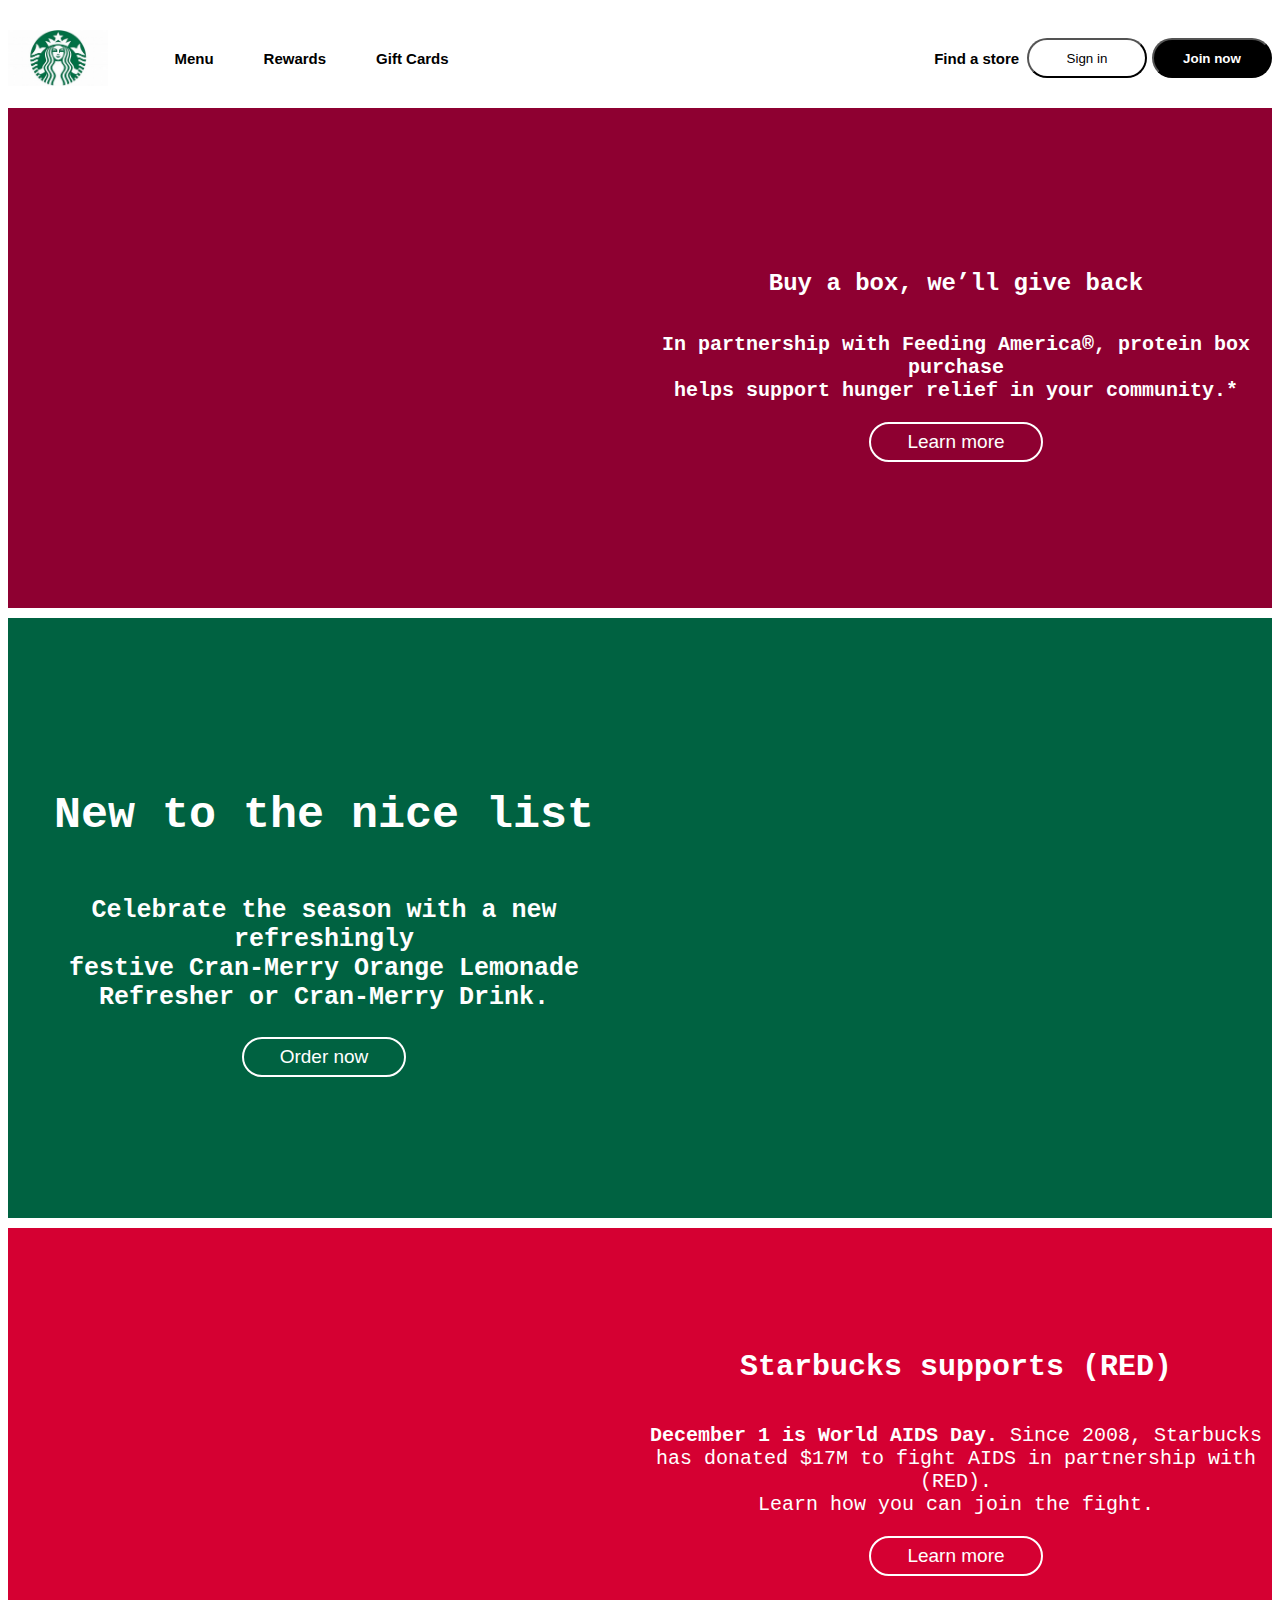
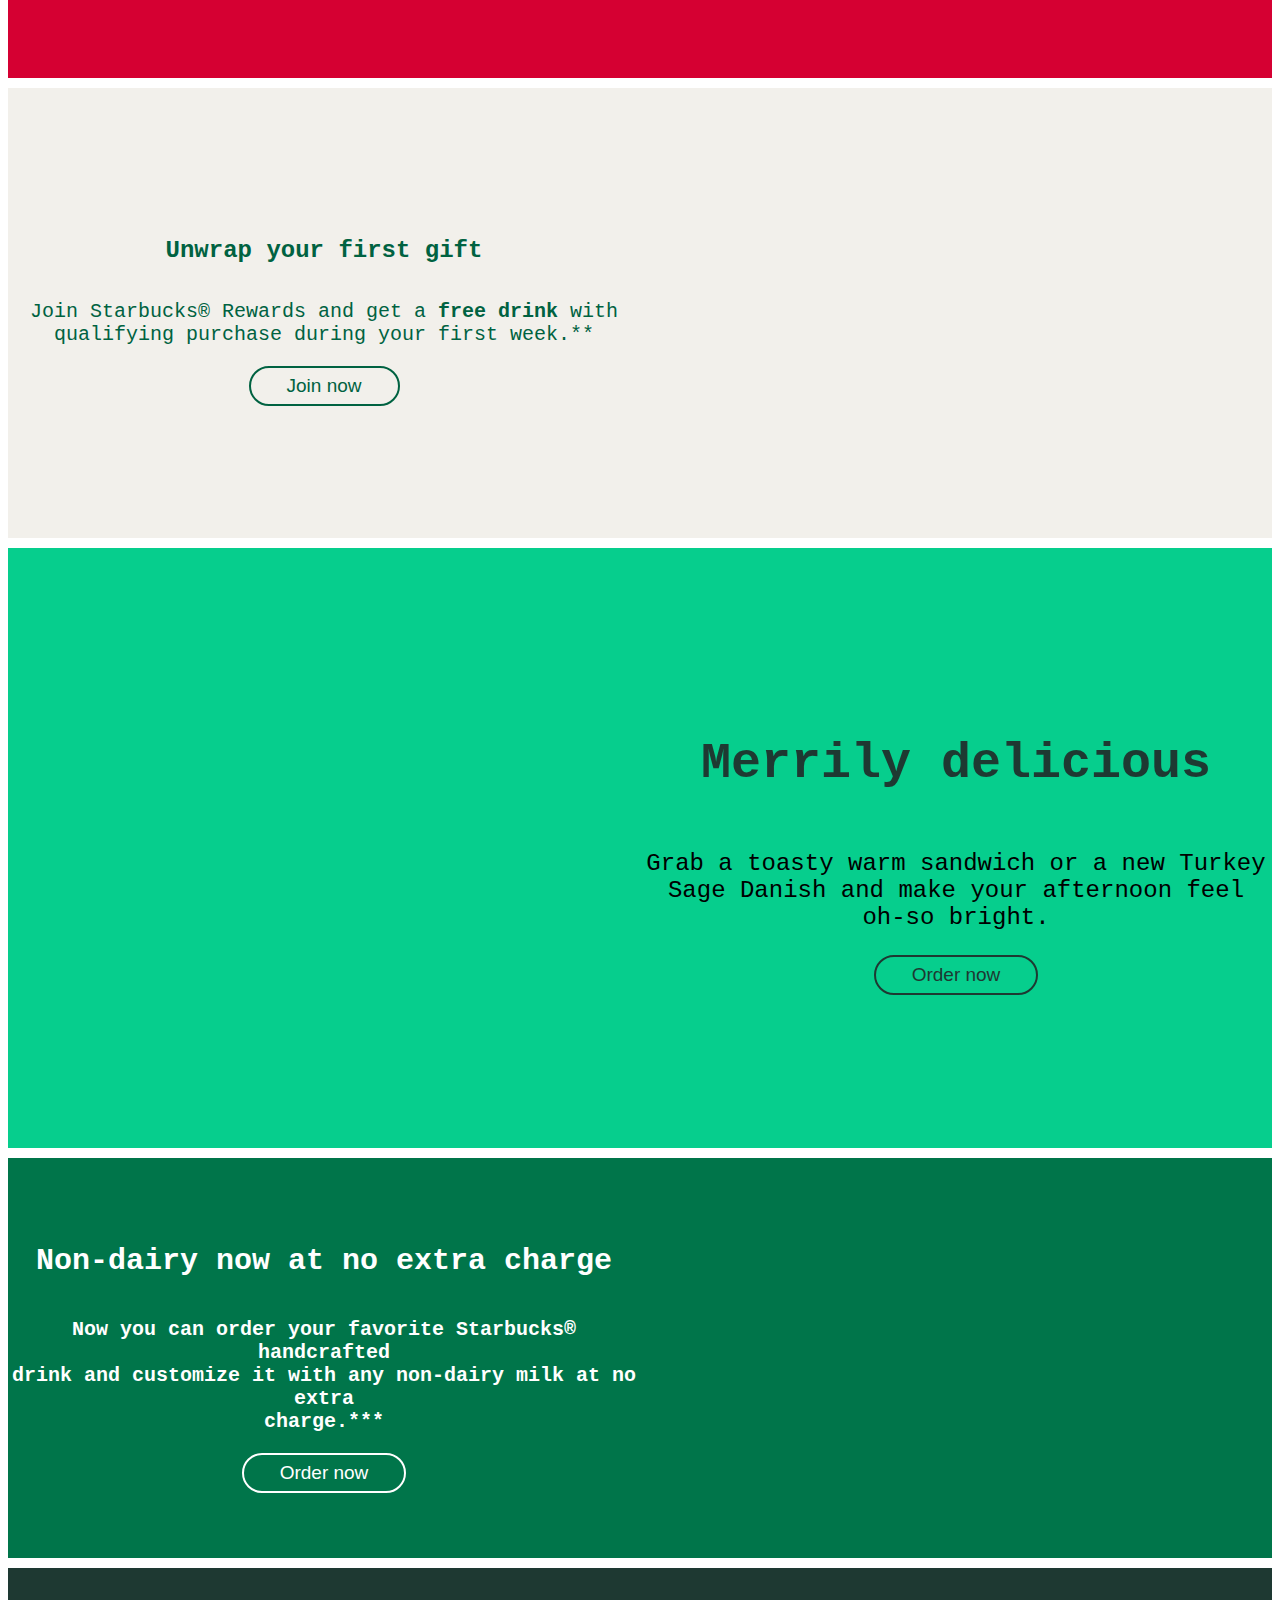
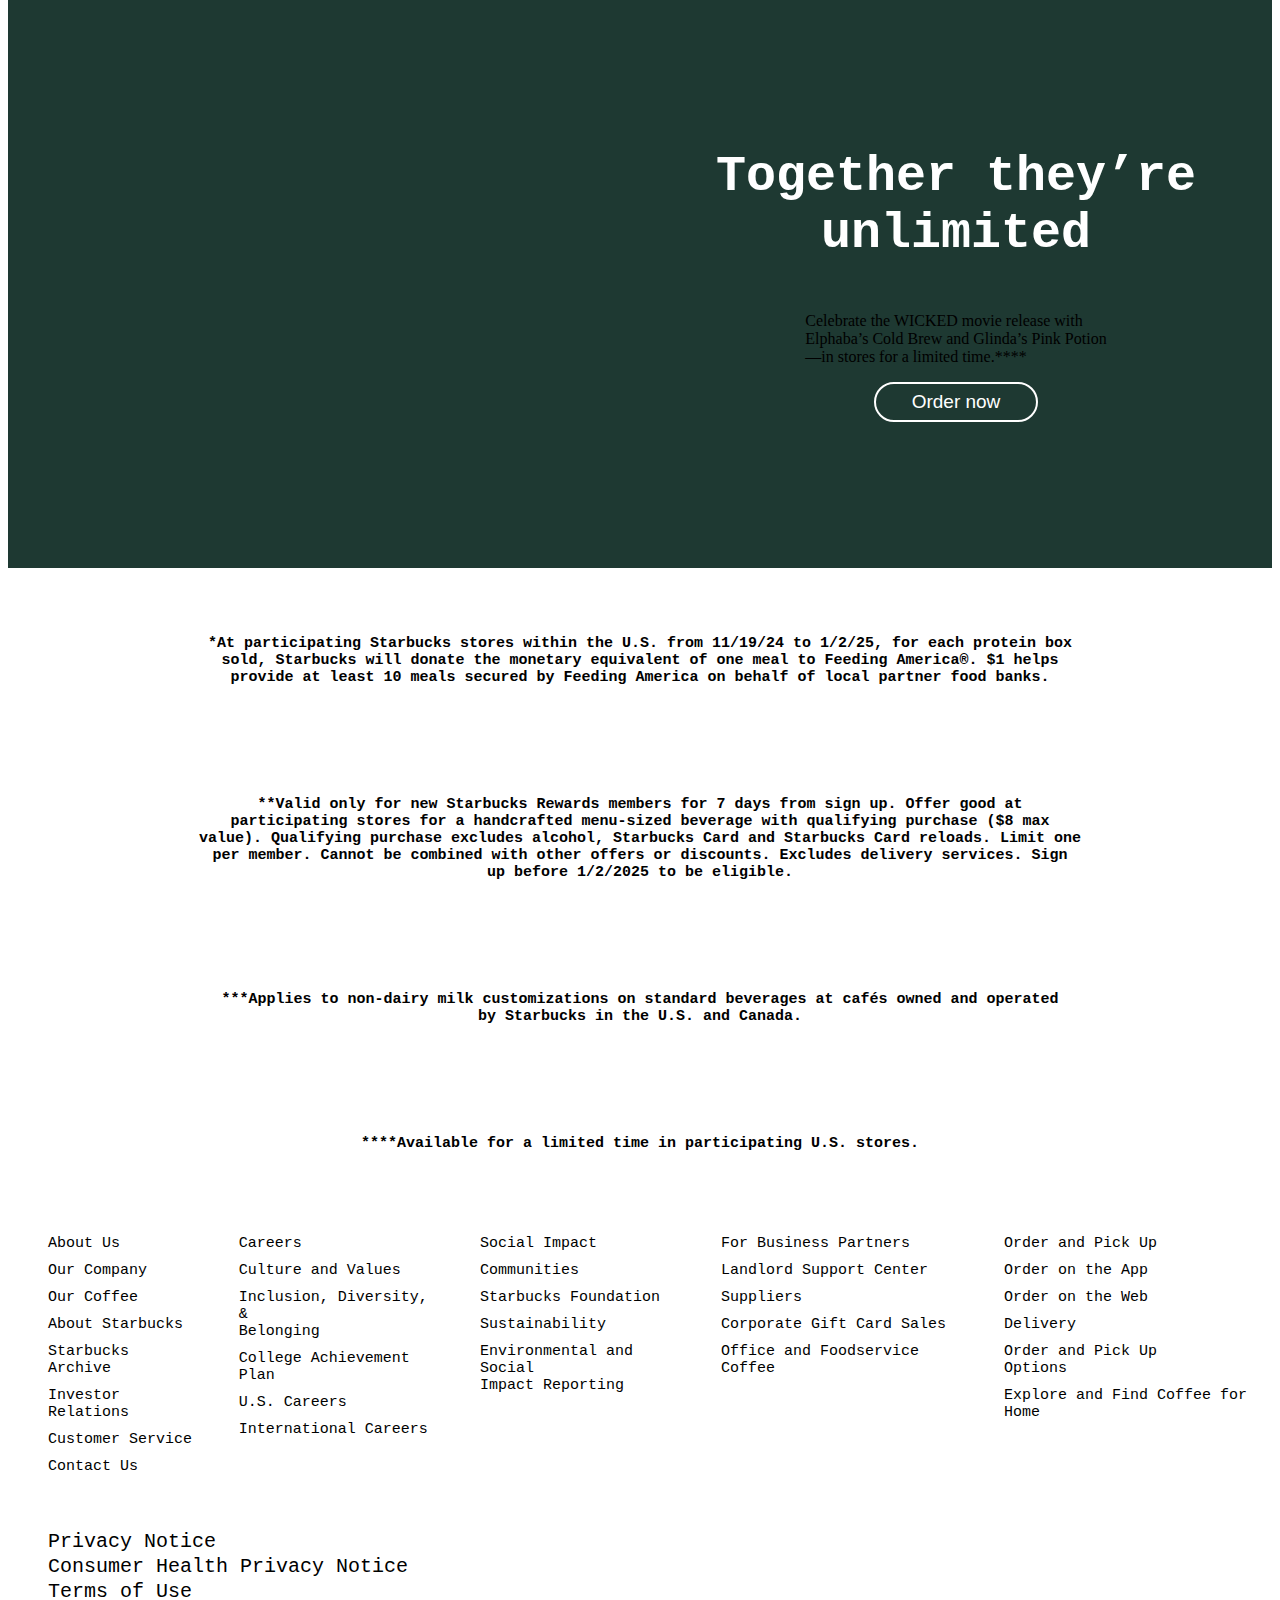
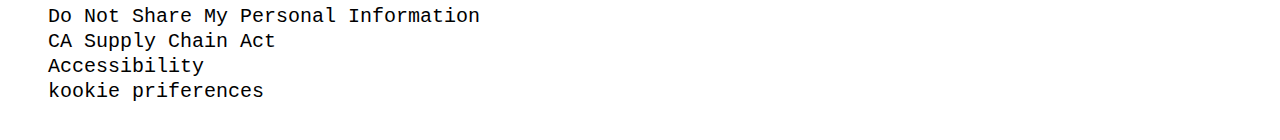
==== index.html @ 1403d286 "index.html" ====
<!DOCTYPE html>
<html lang="en">
<head>
    <meta charset="UTF-8">
    <meta name="viewport" content="width=device-width, initial-scale=1.0">
    <title>Document</title>
    <link href="style.css" type="text/css" rel="stylesheet">
    <link rel="stylesheet" href="https://cdnjs.cloudflare.com/ajax/libs/font-awesome/6.7.1/css/all.min.css" integrity="sha512-5Hs3dF2AEPkpNAR7UiOHba+lRSJNeM2ECkwxUIxC1Q/FLycGTbNapWXB4tP889k5T5Ju8fs4b1P5z/iB4nMfSQ==" crossorigin="anonymous" referrerpolicy="no-referrer" />
</head>
<body>
    <nav class="head">
        <div  class="headl" >
            <div class="logodiv" > 
                <img  class="logo" src="th.jpg" alt="">

            </div>
            <div class="list" >
                <ul class="menuul">
                    <li>Menu</li>
                    <li>Rewards </li>
                    <li>Gift Cards</li>
                </ul>

            </div>


        </div>
        <div class="hedright">
            <div class="hedrightleft" >
                <li>
                <i   class="fa-solid fa-location-dot"></i>
                </li>
                <li>Find a store</li>
                                            

            </div>
            <div class="hedrightright" >
                <button class="signin" >Sign in</button>
                <button class="joinnow" >Join now </button>

            </div>
        </div>

    </nav>
    <div class="body1" >
        <div  class="body1left" >
            
        </div>
        <div class="body1right">
            <div class=" p1text" >
                <h1 class="p1h1" > Buy a box, we’ll give back

                </h1>
                <p class="p1p2" > In partnership with Feeding America®, protein box purchase  <br> helps support hunger relief in your community.*</p>
                <button class="p1button">
                    Learn more
                </button>
            </div>

        </div>
    </div>
    <div class="body2">
        <div class="body2left">

            
                <h1 class="p2h1">  New to the nice list  </h1>
                <p class="p2h2" >Celebrate the season with a new refreshingly <br> festive Cran-Merry Orange Lemonade <br> Refresher or Cran-Merry Drink. </p>
            
            <button class="p2button"> Order now </button>

        </div>
        <div class="body2right">

        </div>



    </div>
    <div class="body3">
        <div class="body3left" >

        </div>
        <div class="body3right" >
            <h1 class="p3h1">
                Starbucks supports (RED)
            </h1>
            <p class="p3h2">
              <b>  December 1 is World AIDS Day.</b> Since 2008, Starbucks <br> has donated $17M to fight AIDS in partnership with (RED). <br> Learn how you can join the fight.
            </p>
            <button class="p3button"> Learn more </button>


        </div>


    </div>
    <div class="body4">
        <div class="body4left" >
            <h1 class="p4h1"> Unwrap your first gift </h1>
            <p class="p4h2">
                Join Starbucks® Rewards and get a <b> free drink </b> with <br> qualifying purchase during your first week.**
            </p>
            <button class="p4button">Join now</button>

        </div>
        <div class="bodypartright">

        </div>

    </div>
    <div class="body5">
        <div class="body5left">

        </div>
        <div class="body5right" >
            <h1 class="p5h1">Merrily delicious</h1>
            <p class="p5h2">Grab a toasty warm sandwich or a new Turkey <br> Sage Danish and make your afternoon feel <br> oh-so bright.</p>
            <button class="p5button">Order now</button>

        </div>
       

        </div>

    
    </div>
    <div  class="body6">
        <div class="body6left">
            <h1 class="p6h1">Non-dairy now at no extra charge </h1>
            <p class="p6h2">Now you can order your favorite Starbucks® handcrafted <br> drink and customize it with any non-dairy milk at no extra <br> charge.***</p>
             <button class="p6button">Order now</button>
        </div>
        <div class="body6right">

        </div>

    </div>
    <div class="body7">
        <div class="body7left">

        </div>
        <div class="body7right">
            <h1 class="p7h1">Together they’re <br> unlimited </h1>
            <p class="p7h2">Celebrate the WICKED movie release with <br> Elphaba’s Cold Brew and Glinda’s Pink Potion <br> —in stores for a limited time.**** </p>
             <button class="p7buttun">Order now </button>
        </div>


    </div>
    <div class="footer1">
        <p class="f1p1"> *At participating Starbucks stores within the U.S. from 11/19/24 to 1/2/25, for each protein box <br> sold, Starbucks will donate the monetary equivalent of one meal to Feeding America®. $1 helps <br> provide at least 10 meals secured by Feeding America on behalf of local partner food banks.</p>
        <p class="f1p2">**Valid only for new Starbucks Rewards members for 7 days from sign up. Offer good at <br> participating stores for a handcrafted menu-sized beverage with qualifying purchase ($8 max <br> value). Qualifying purchase excludes alcohol, Starbucks Card and Starbucks Card reloads. Limit one <br> per member. Cannot be combined with other offers or discounts. Excludes delivery services. Sign <br> up before 1/2/2025 to be eligible. </p>
        <p class="f1p3">***Applies to non-dairy milk customizations on standard beverages at cafés owned and operated <br> by Starbucks in the U.S. and Canada.</p>
        <p class="f1p4">****Available for a limited time in participating U.S. stores.</p>
    </div>
    <div class="footer2">
        <ul class="f2l1">
            <li><b>About Us</b></li>
            <li>Our Company</li>
            <li>Our Coffee</li>
            <li>About Starbucks</li>
            <li>Starbucks Archive</li>
            <li>Investor Relations</li>
            <li>Customer Service</li>
            <li>Contact Us</li>
        </ul>
        <ul class="f2l2">
            <li><b>Careers</b></li>
            <li>Culture and Values</li>
            <li>Inclusion, Diversity, & <br> Belonging</li>
            <li>College Achievement Plan</li>
            <li>U.S. Careers</li>
            <li>International Careers</li>



        </ul>
        <ul class="f2l3">
            <li><b>Social Impact</b></li>
            <li>Communities</li>
            <li>Starbucks Foundation</li>
            <li>Sustainability</li>
            <li>Environmental and Social <br> Impact Reporting</li>
        </ul>
        <ul class="f2l4">
            <li><b>For Business Partners</b></li>
            <li>Landlord Support Center</li>
            <li>Suppliers</li>
            <li>Corporate Gift Card Sales</li>
            <li>Office and Foodservice Coffee</li>
        </ul>
        <ul class="f2l5">
            <li><b>Order and Pick Up</b></li>
            <li>Order on the App</li>
            <li>Order on the Web</li>
            <li>Delivery</li>
            <li>Order and Pick Up <br>  Options</li>
            <li>Explore and Find Coffee for Home</li>

        </ul>
        
    </div>
    <div class="footer3">
        <i class="fa-brands fa-spotify"></i>


        <i class="fa-brands fa-facebook"></i>
        <i class="fa-brands fa-pinterest"></i>
        <i class="fa-brands fa-instagram"></i>
        <i class="fa-brands fa-youtube"></i>
        <i class="fa-brands fa-x-twitter"></i>

        
    </div>
    <div class="footer4">
        <ul class="f4">
            <li>Privacy Notice</li>
            <li>Consumer Health Privacy Notice</li>
            <li>Terms of Use</li>
            <li>Do Not Share My Personal Information</li>
            <li>CA Supply Chain Act</li>
            <li>Accessibility</li>
            <li>kookie priferences</li>
        </ul>
    </div>
    



    
    
</body>
</html>
---- style.css ----
.head{
    width:100%;
    height: 100px;
    background-color: #ffff;
    margin:0px;
    border-bottom: 10px;
    border-color: rgb(253, 251, 251);
    display:flex;
}
.headl{
    width: 50%;
    height: 100%;
    background-color: #ffff(181, 32, 32);
    display: flex;
    
}
.logodiv{

    width: 20%;
    height: 100%;
    
    display: flex;
     align-items: center;
}
.logo{
    
    width: 100px;
}
.list{
    height: 100%;
    display: flex;
    align-items: center;
    justify-content: center;

}
.menuul{
    
    display: flex;
    align-items: center;
    justify-content: center;
    gap: 50px;
    list-style: none;
    font-family: SoDoSans,Helvetica;
    font-size: 15px;
    
    font-weight: bold;
    
}
.hedright{
    width: 50%;
    height: 100%;
    background-color: aliceblue;
    display: flex;

}
.hedrightleft{
    width: 60%;
    height: 100%;
    background-color:#ffff;
    font-size: 40px;
    display: flex;
    justify-content: end;
    align-items: center;
    list-style: none;
    font-family: SoDoSans,Helvetica;
    font-size: 15px;

    font-weight: bold;
    gap: 5px;
}
.hedrightright{
    width: 40%;
    background-color: #ffff;
    height: 100%;  display: flex;
    justify-content: end;
    align-items: center;
    gap: 5px;
    

}
.signin{
    background-color: #ffff;
    width: 120px;
    height: 40px;
    border-radius: 20px;
border-color: black;

list-style: none;
  font-family: SoDoSans,Helvetica;
  
  

}
.joinnow{
    background-color: #000;
    width: 120px;
    height: 40px;
    border-radius: 20px;
border-color: black;
color: #ffff;
list-style: none;
  font-family: SoDoSans,Helvetica;
  font-weight: bold;
}






.p1{
    width: 97.5%;
    background-color: darkgreen;
    height: 600px;
    margin: 20px;
    display: flex;
}
.pright
.pleft{
background:#043424 ;
width: 50%;
height: 100%;
}
.pright{width: 50%;
    height: 100%;
    background-color: Yrgb(231, 138, 17);

}
.p1img{
    width: 50%;
    height: 100%;
}
.body1{
    width: 100%;
    height: 500px;
    background-color: #8e0031;
    margin: auto;
    display: flex;
}
.body1left{
    background-image: url(/sgjqvwjj.bmp);
    width: 50%;
    height: 100%;
    background-size:  93% 493px;;
}
.body1right{

    width: 50%;
    height: 100%;
    display: flex;
    align-items: center;
    justify-content: center;
}
.p1text{

    width: 650px;
  height: 243px;
  display: flex;
  align-items: center;
  justify-content: center;
  flex-direction: column;


    
}
.p1h1{
    color: #ffffff;
    font-size: 24px;
    text-align: center;
    font-weight: 600;
    font-family: monospace;
}
.p1p2{
    color: #ffffff;
    font-size: 20px;
    text-align: center;
    font-weight: 600;
    font-family: monospace;

}.p1button{
    background: transparent;
  border: 2px solid white;
  border-radius: 30px;
  padding: 7px 36px;
  font-size: 15px;
  color: white;
  font-size: 19px;
  cursor: pointer;
}
.body2{
    width: 100%;
    height: 600px;
    background-color:#006241 ;
    margin-top: 10px;
    display: flex;
}
.body2left{  
     width: 50%;
    height: 100%;
    display: flex;
    align-items: center;
    justify-content: center;
    flex-direction: column;
  
    
    
}

.p2h1{
    color: #ffffff;
    font-size: 45px;
    text-align: center;
    font-weight: 600;
    font-family: monospace;
}
.p2h2{
    color: #ffffff;
    font-size: 25px;
    text-align: center;
    font-weight: 600;
    font-family: monospace;

}
.p2button{
    background: transparent;
    border: 2px solid white;
    border-radius: 30px;
    padding: 7px 36px;
    font-size: 15px;
    color: white;
    font-size: 19px;
    cursor: pointer;
    
  }
  .body2right{
    background-image: url(duf1w1no.bmp);
    width: 50%;
    height: 100%;
    background-size: 100% 100%;
    
  }
  .body3{

    width: 100%;
    height: 450px;
    background-color: #d50032;
    margin-top: 10px;
    display: flex;


  }
  .body3left{

 background-image: url(/0h7o4quq.bmp);
    width: 50%;
    height: 100%;
    background-size:  100% 100%;
  }
  .body3right{

 width: 50%;
    height: 100%;
    display: flex;
    align-items: center;
    justify-content: center;
    flex-direction: column;
  
  }
  .p3h1{

 color: #ffffff;
    font-size: 30px;
    text-align: center;
    font-weight: 600;
    font-family: monospace;

  }
  .p3h2{
    color: #ffffff;
    font-size: 20px;
    text-align: center;
    
    font-family: monospace;

  }
  .p3button{
    background: transparent;
    border: 2px solid white;
    border-radius: 30px;
    padding: 7px 36px;
    font-size: 15px;
    color: white;
    font-size: 19px;
    cursor: pointer;
    

  }
  .body4{
    width: 100%;
    height: 450px;
    background-color: #f2f0eb;
    margin: auto;
    display: flex;
    margin-top: 10px;

  }
  .body4left{
    width: 50%;
    height: 100%;
    display: flex;
    align-items: center;
    justify-content: center;
    flex-direction: column;

  }
  .p4h1{
    color:#006241 ;
    font-size: 24px;
    text-align: center;
    justify-content: center;
    font-weight: 600;
    font-family: monospace;
  }
  .p4h2{

    color:#006241 ;
    font-size: 20px;
    text-align: center;
    justify-content: center;
  
    font-family: monospace;
  }
  .p4button{ 
    background: transparent;
    border: 2px solid #006241 ;
    border-radius: 30px;
    padding: 7px 36px;
    font-size: 15px;
    color:#006241 ;
    font-size: 19px;
    cursor: pointer;

  }
  .bodypartright{
    height: 100;
    width: 50%;
    background-image: url(fbpotk80.bmp);
     background-size: 100% 100%;


  }
.body5{
    width: 100%;
    height: 600px;
    background-color:#06ce8d ;
    margin-top: 10px;
    display: flex;

}
.body5left{
    height: 100%;
    width: 50%;
    background-image: url(/t8jm55jk.bmp);
    background-size: 100% 100%;
}
.body5right{
    height: 100%;
    width: 50%;
    display: flex;
    align-items: center;
    justify-content: center;
    flex-direction: column;

}
.p5h1{
    color:#1e3932 ;
    font-size: 50px;
    text-align: center;
    font-weight: 600;
    font-family: monospace

}
.p5h2{
    font-size: 24px;
    text-align: center;
    justify-content: center;
    font-family: monospace;
    font-weight: 500;
}
.p5button{
    background: transparent;
    border: 2px solid #1e3932 ;
    border-radius: 30px;
    padding: 7px 36px;
    font-size: 15px;
    color:#1e3932 ;
    font-size: 19px;
    cursor: pointer;
}
.body6{
    
    width: 100%;
    height: 400px;
    background-color: #00754a;
    margin-top: 10px;
    display: flex;

    
}
.body6left{
    height: 100%;
    width: 50%;
    display: flex;
    align-items: center;
    justify-content: center;
    flex-direction: column;

}
.p6h1{
     color: #ffffff;
    font-size: 30px;
    text-align: center;
    font-weight: 600;
    font-family: monospace;


}
.p6h2{
    color: #ffffff;
    font-size: 20px;
    text-align: center;
    font-weight: 600;
    font-family: monospace;



}
.p6button{

   background: transparent;
    border: 2px solid white;
    border-radius: 30px;
    padding: 7px 36px;
    font-size: 15px;
    color: white;
    font-size: 19px;
    cursor: pointer;
    
}
.body6right{

 height: 100%;
    width: 50%;
    background-image: url(/lq0kg4my.bmp);
    background-size: 100% 100%;
}
.body7{
    width: 100%;
    height: 600px;
    background-color:#1e3932;
    margin-top: 10px;
    display: flex;

}
.body7left{
    width: 50%;
    height: 100%;
    background-image: url(/v9eta5df.bmp);
    background-size: 100% 100%;
}
.body7right{
    height: 100%;
    width: 50%;
    display: flex;
    align-items: center;
    justify-content: center;
    flex-direction: column;

}
.p7h1{ 
    color: #ffffff;
    font-size: 50px;
    text-align: center;
    font-weight: 600;
    font-family: monospace;

}
.p7h2{

  



}
.p7buttun{
    background: transparent;
    border: 2px solid white;
    border-radius: 30px;
    padding: 7px 36px;
    font-size: 15px;
    color: white;
    font-size: 19px;
    cursor: pointer;

}.footer1{
    width: 100%;
    height: 650px;
    display: flex;
    align-items: center;
    justify-content: center;
    flex-direction: column;
    gap: 80px;

}
.f1p1{

  color: #000;
    font-size: 15px;
    text-align: center;
    font-weight: 600;
    font-family: monospace;
}
.f1p2{
    color: #000;
    font-size: 15px;
    text-align: center;
    font-weight: 600;
    font-family: monospace;
    
}
.f1p3{
    color: #000;
    font-size: 15px;
    text-align: center;
    font-weight: 600;
    font-family: monospace;
}
.f1p4{
    color: #000;
    font-size: 15px;
    text-align: center;
    font-weight: 600;
    font-family: monospace;
}
.footer2{
    display: flex;
    list-style: none;
    margin-top: 2px;
    
}
.f2l1{
    list-style: none;
    display: flex;
    flex-direction: column;
    gap: 10px;
    font-family: monospace;
    font-size: 15px;
    font-weight: 300; 
   
}
.f2l2{ 
    list-style: none;
    display: flex;
    flex-direction: column;
    gap: 10px;
    font-family: monospace;
    font-size: 15px;
    font-weight: 300;

}
.f2l3{
    list-style: none;
    display: flex;
    flex-direction: column;
    gap: 10px;
    font-family: monospace;
    font-size: 15px;
    font-weight: 300;

}
.f2l4{
    list-style: none;
    display: flex;
    flex-direction: column;
    gap: 10px;
    font-family: monospace;
    font-size: 15px;
    font-weight: 300;
}
.f2l5{
    list-style: none;
    display: flex;
    flex-direction: column;
    gap: 10px;
    font-family: monospace;
    font-size: 15px;
    font-weight: 300;
}
.footer3{
    width: 100%;
    height: 20px;
    display: flex;
   
    gap: 20px;
}
.fa-facebook{
    font-size: 30px;
}
.fa-pinterest{
    font-size: 30px; 
    
}
.fa-instagram{

font-size: 30px;
}
.fa-youtube{
    font-size: 30px;
}
.fa-x-twitter{
    font-size: 30px;
}
.fa-spotify{
    font-size: 30px;

}
.f4{
    
        list-style: none;
        display: flex;
        flex-direction: column;
        gap: 10px;
        font-family: monospace;
        font-size: 20px;
        font-weight: 500;
        gap: 2px;

}
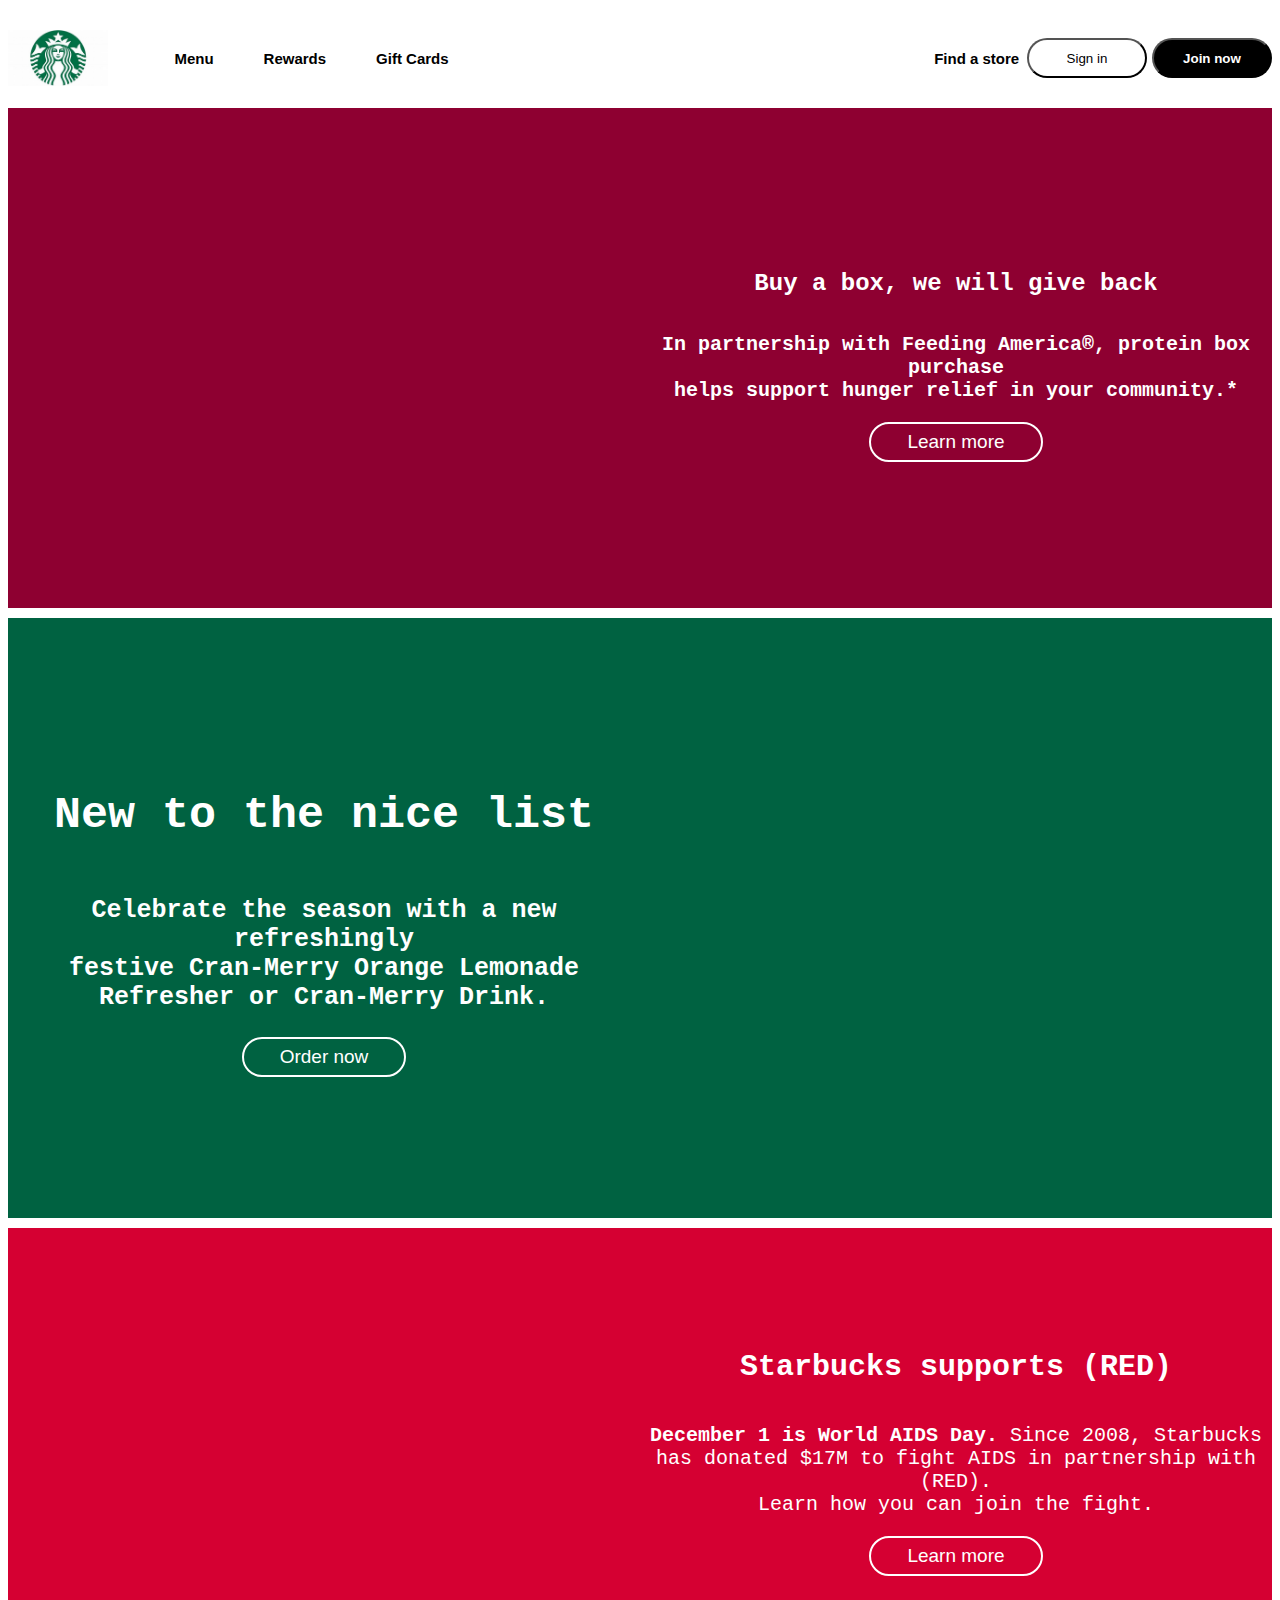
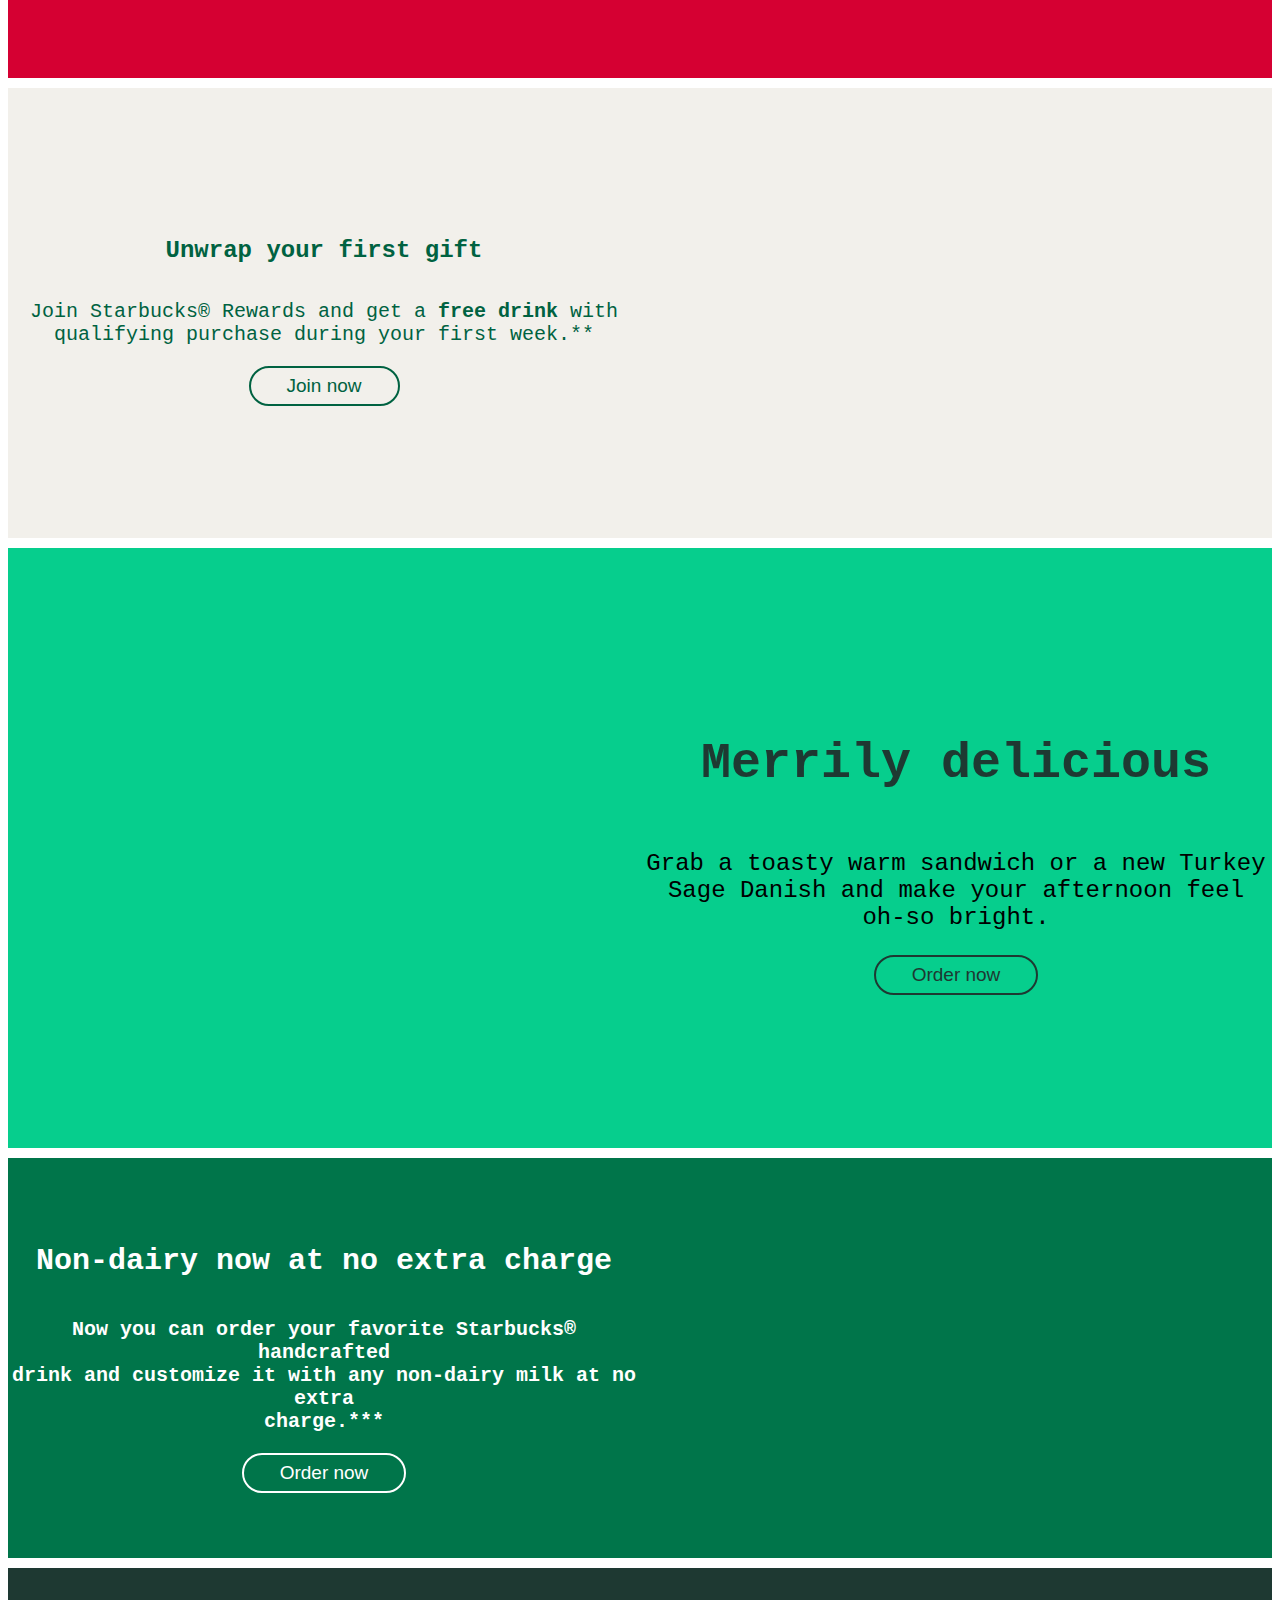
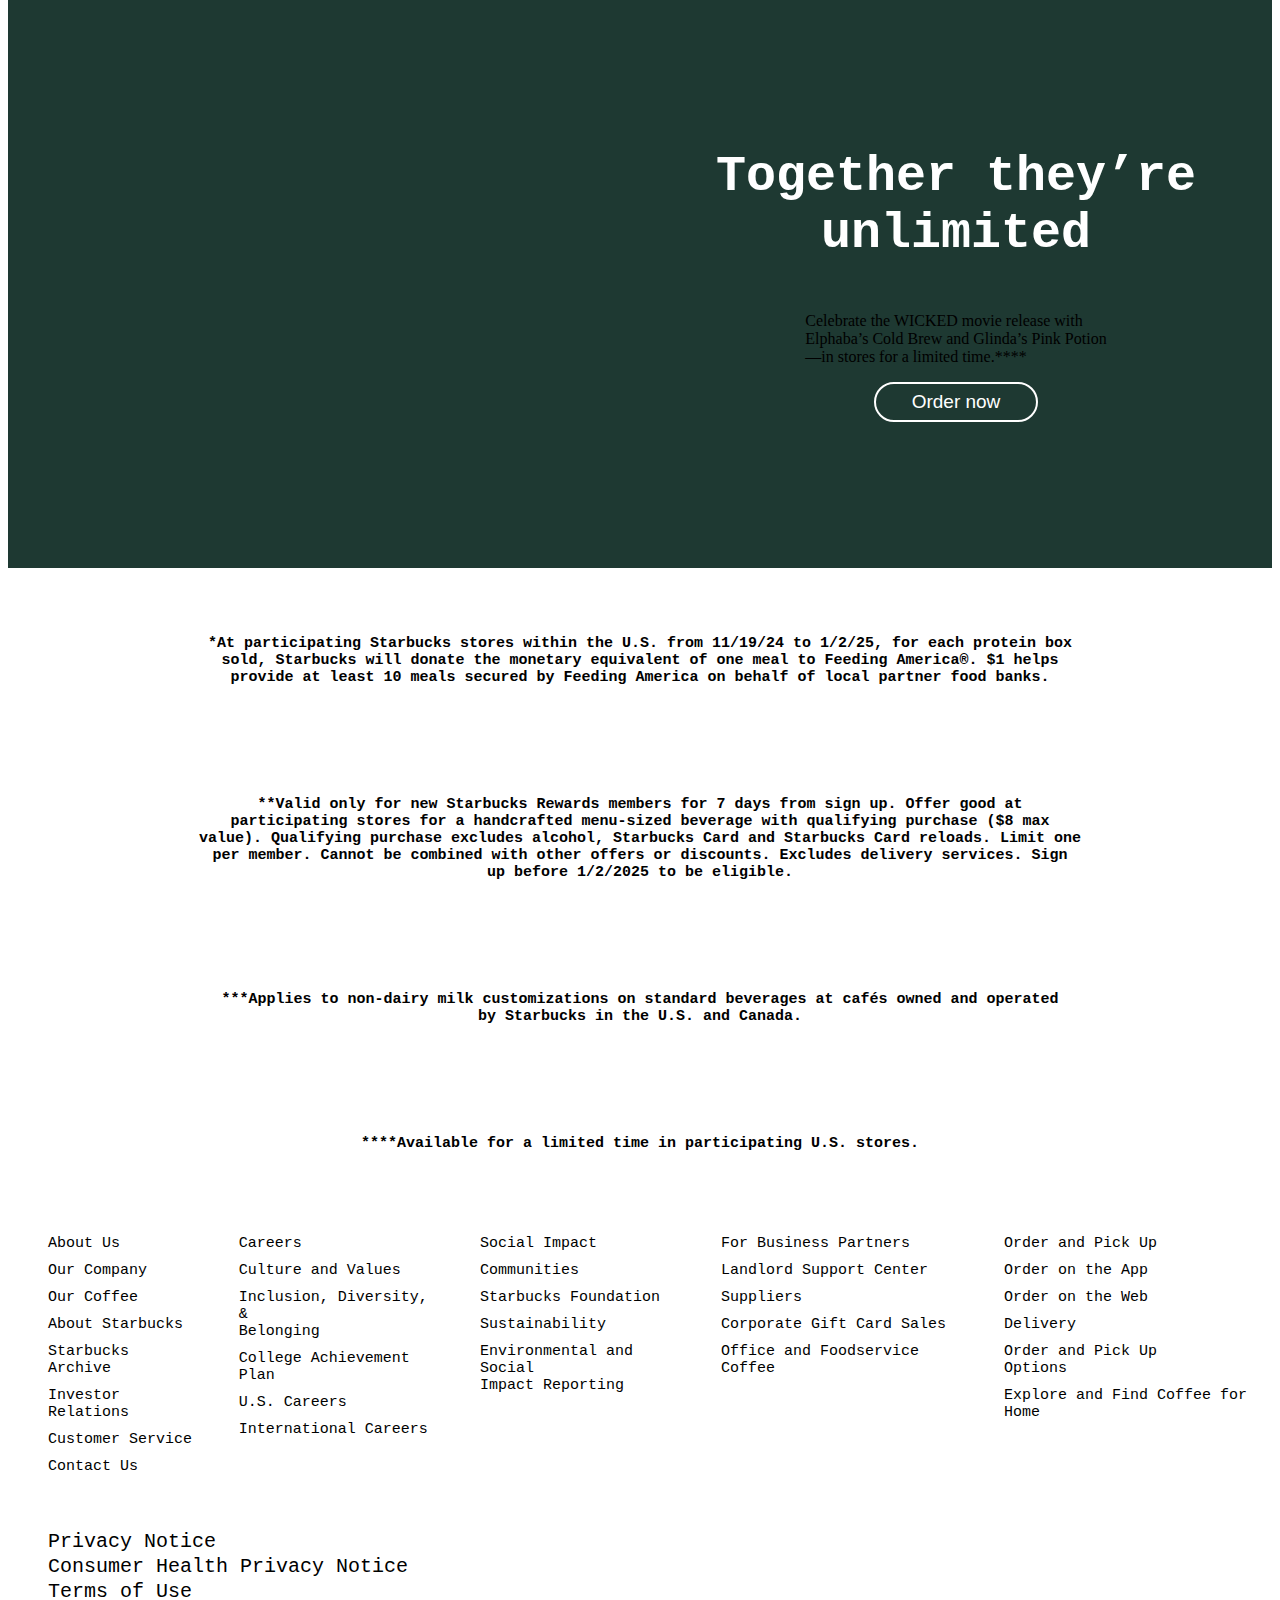
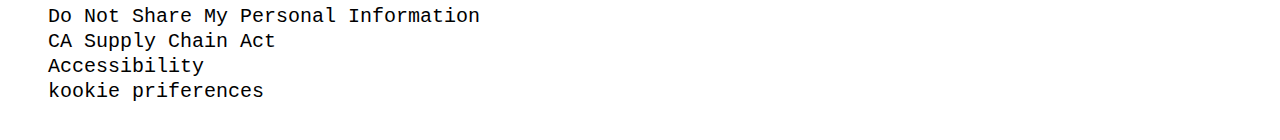
==== commit 9057bf96: "updated no 51 will" ====
--- a/index.html
+++ b/index.html
@@ -48,7 +48,7 @@
         </div>
         <div class="body1right">
             <div class=" p1text" >
-                <h1 class="p1h1" > Buy a box, we’ll give back
+                <h1 class="p1h1" > Buy a box, we will give back
 
                 </h1>
                 <p class="p1p2" > In partnership with Feeding America®, protein box purchase  <br> helps support hunger relief in your community.*</p>
